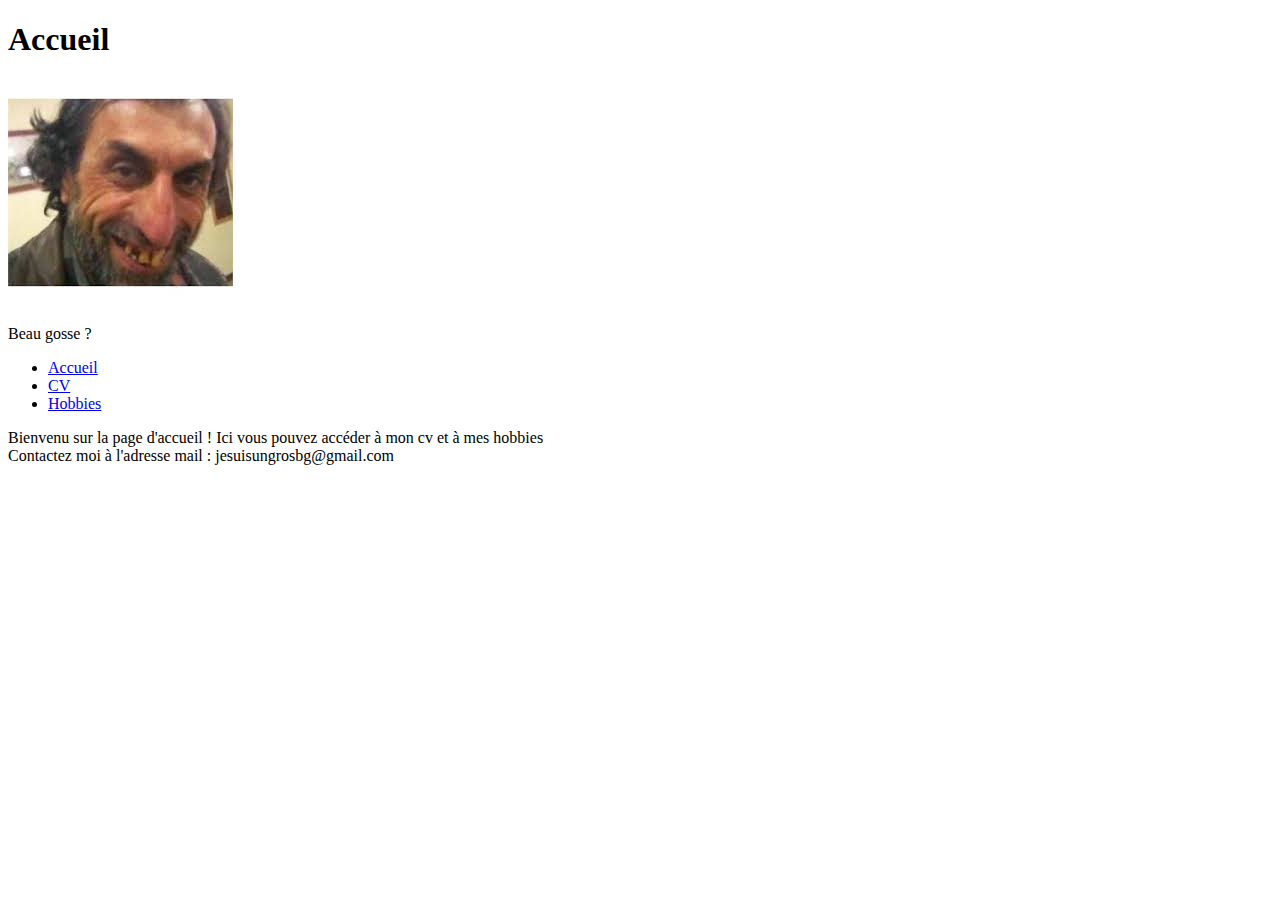
==== Sitepro/v1/index.html @ f24a2c90 "Début de la v1 du sitepro" ====
<!doctype html>
<html lang="fr">
 <head>
 </head>
 <body>
    <header>
        <h1>Accueil</h1>
        <img src="../images/photo de profil.jpg">
        <p>Beau gosse ?</p>
    </header>
    <nav class="menu">
        <ul>
            <li><a href="index.html">Accueil</a></li>
            <li><a href="cv.html">CV</a></li>
            <li><a href="hobbies.html">Hobbies</a></li>
        </ul>
    </nav>
    <div>
        Bienvenu sur la page d'accueil ! Ici vous pouvez accéder à mon cv et à mes hobbies
    </div>
    <footer>
        Contactez moi à l'adresse mail : jesuisungrosbg@gmail.com
    </footer>
 </body>
</html>
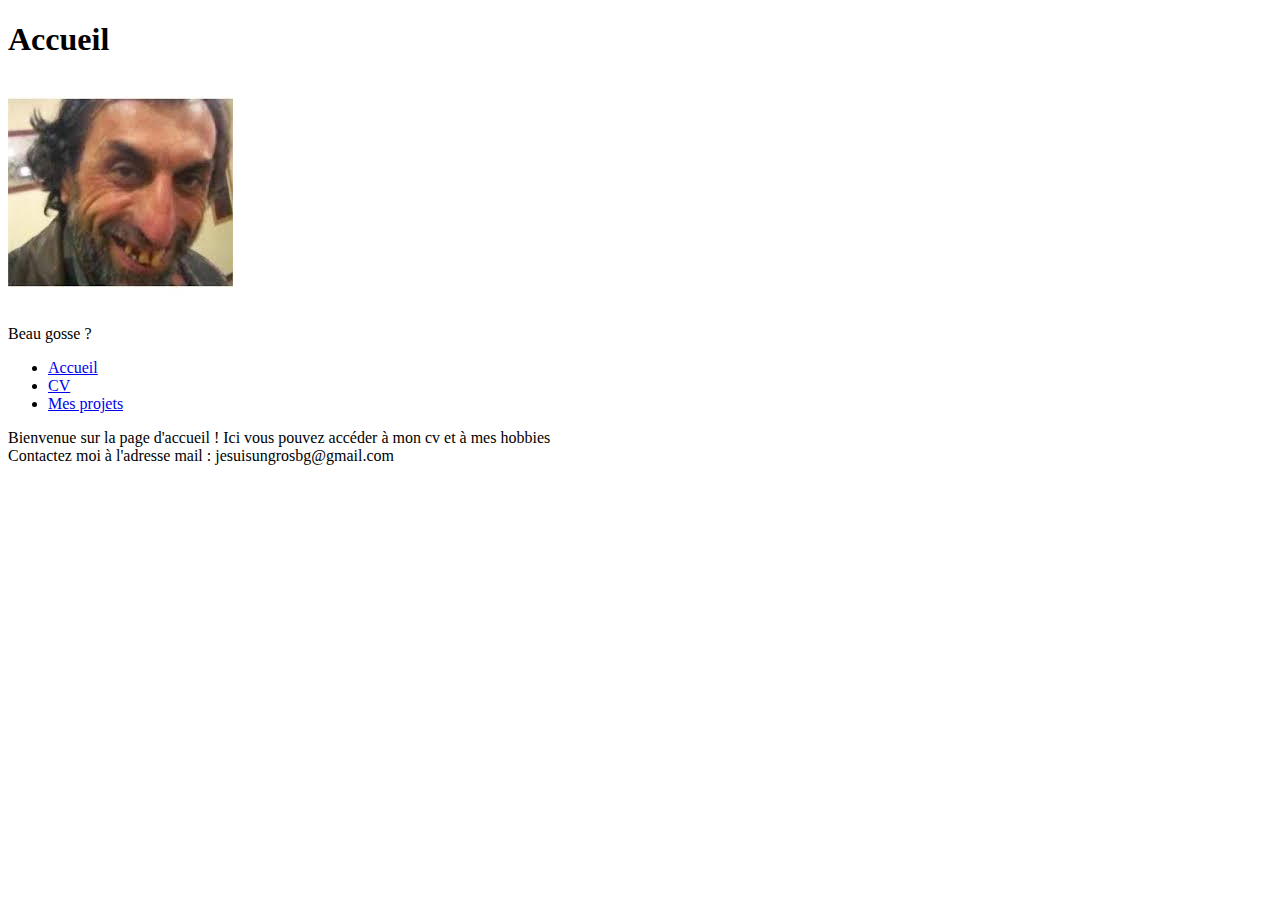
==== commit dab962d7: "Ajout et création de la v1" ====
--- a/Sitepro/v1/index.html
+++ b/Sitepro/v1/index.html
@@ -1,6 +1,8 @@
 <!doctype html>
 <html lang="fr">
  <head>
+    <title>Mon site web de vrai pro</title>
+    <meta charset="utf-8">
  </head>
  <body>
     <header>
@@ -12,11 +14,11 @@
         <ul>
             <li><a href="index.html">Accueil</a></li>
             <li><a href="cv.html">CV</a></li>
-            <li><a href="hobbies.html">Hobbies</a></li>
+            <li><a href="projets.html">Mes projets</a></li>
         </ul>
     </nav>
     <div>
-        Bienvenu sur la page d'accueil ! Ici vous pouvez accéder à mon cv et à mes hobbies
+        Bienvenue sur la page d'accueil ! Ici vous pouvez accéder à mon cv et à mes hobbies
     </div>
     <footer>
         Contactez moi à l'adresse mail : jesuisungrosbg@gmail.com
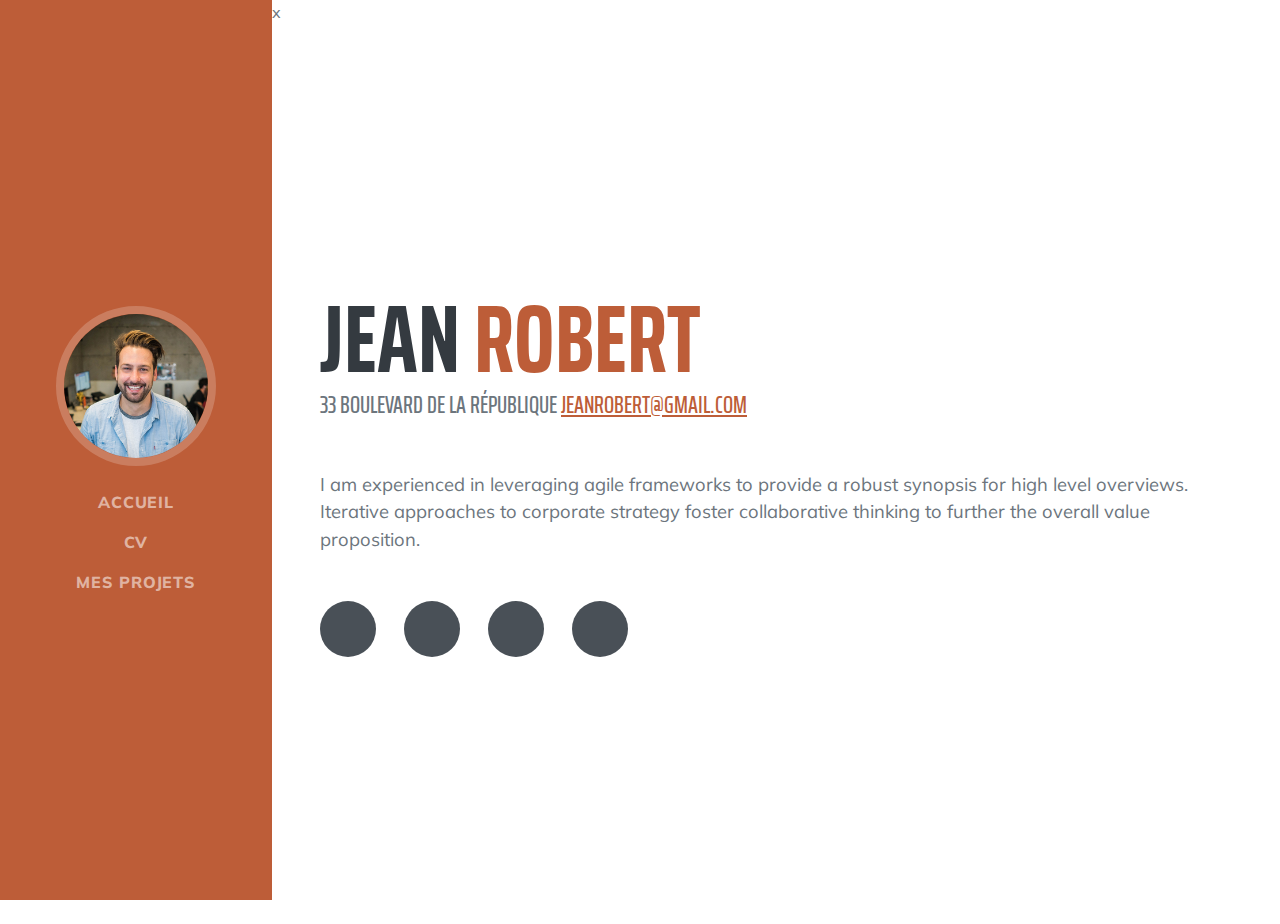
==== commit e902182c: "Réorganisation des dossiers et début du TP1 php" ====
--- a/Sitepro/v1/index.html
+++ b/Sitepro/v1/index.html
@@ -1,27 +1,61 @@
-<!doctype html>
-<html lang="fr">
- <head>
-    <title>Mon site web de vrai pro</title>
-    <meta charset="utf-8">
- </head>
- <body>
-    <header>
-        <h1>Accueil</h1>
-        <img src="../images/photo de profil.jpg">
-        <p>Beau gosse ?</p>
-    </header>
-    <nav class="menu">
-        <ul>
-            <li><a href="index.html">Accueil</a></li>
-            <li><a href="cv.html">CV</a></li>
-            <li><a href="projets.html">Mes projets</a></li>
-        </ul>
-    </nav>
-    <div>
-        Bienvenue sur la page d'accueil ! Ici vous pouvez accéder à mon cv et à mes hobbies
-    </div>
-    <footer>
-        Contactez moi à l'adresse mail : jesuisungrosbg@gmail.com
-    </footer>
- </body>
-</html>+<!DOCTYPE html>
+<html lang="en">
+    <head>
+        <meta charset="utf-8" />
+        <meta name="viewport" content="width=device-width, initial-scale=1, shrink-to-fit=no" />
+        <meta name="description" content="" />
+        <meta name="author" content="" />
+        <title>Mon site de vrai pro</title>
+        <link rel="icon" type="image/x-icon" href="assets/img/favicon.ico" />
+        <!-- Font Awesome icons (free version)-->
+        <!-- Google fonts-->
+        <link href="https://fonts.googleapis.com/css?family=Saira+Extra+Condensed:500,700" rel="stylesheet" type="text/css" />
+        <link href="https://fonts.googleapis.com/css?family=Muli:400,400i,800,800i" rel="stylesheet" type="text/css" />
+        <!-- Core theme CSS (includes Bootstrap)-->
+        <link href="css/styles.css" rel="stylesheet" />
+    </head>
+    <body id="page-top">
+        <!-- Navigation-->
+        <nav class="navbar navbar-expand-lg navbar-dark bg-primary fixed-top" id="sideNav">
+            <a class="navbar-brand js-scroll-trigger" href="#page-top">
+                <span class="d-block d-lg-none">Jean Robert</span>
+                <span class="d-none d-lg-block"><img class="img-fluid img-profile rounded-circle mx-auto mb-2" src="assets/img/profile.jpg" alt="..." /></span>
+            </a>
+            <button class="navbar-toggler" type="button" data-bs-toggle="collapse" data-bs-target="#navbarResponsive" aria-controls="navbarResponsive" aria-expanded="false" aria-label="Toggle navigation"><span class="navbar-toggler-icon"></span></button>
+            <div class="collapse navbar-collapse" id="navbarResponsive">
+                <ul class="navbar-nav">
+                    <li class="nav-item"><a class="nav-link js-scroll-trigger" href="index.html">Accueil</a></li>
+                    <li class="nav-item"><a class="nav-link js-scroll-trigger" href="cv.html">CV</a></li>
+                    <li class="nav-item"><a class="nav-link js-scroll-trigger" href="projets.html">Mes projets</a></li>
+                </ul>
+            </div>
+        </nav>
+        <!-- Page Content-->
+        <div class="container-fluid p-0">x
+            <!-- About-->
+            <section class="resume-section" id="about">
+                <div class="resume-section-content">
+                    <h1 class="mb-0">
+                        Jean
+                        <span class="text-primary">Robert</span>
+                    </h1>
+                    <div class="subheading mb-5">
+                        33 boulevard de la République
+                        <a href="mailto:name@email.com">jeanrobert@gmail.com</a>
+                    </div>
+                    <p class="lead mb-5">I am experienced in leveraging agile frameworks to provide a robust synopsis for high level overviews. Iterative approaches to corporate strategy foster collaborative thinking to further the overall value proposition.</p>
+                    <div class="social-icons">
+                        <a class="social-icon" href="#!"><i class="fab fa-linkedin-in"></i></a>
+                        <a class="social-icon" href="#!"><i class="fab fa-github"></i></a>
+                        <a class="social-icon" href="#!"><i class="fab fa-twitter"></i></a>
+                        <a class="social-icon" href="#!"><i class="fab fa-facebook-f"></i></a>
+                    </div>
+                </div>
+            </section>
+        </div>
+        <!-- Bootstrap core JS-->
+        <script src="https://cdn.jsdelivr.net/npm/bootstrap@5.1.3/dist/js/bootstrap.bundle.min.js"></script>
+        <!-- Core theme JS-->
+        <script src="js/scripts.js"></script>
+    </body>
+</html>
